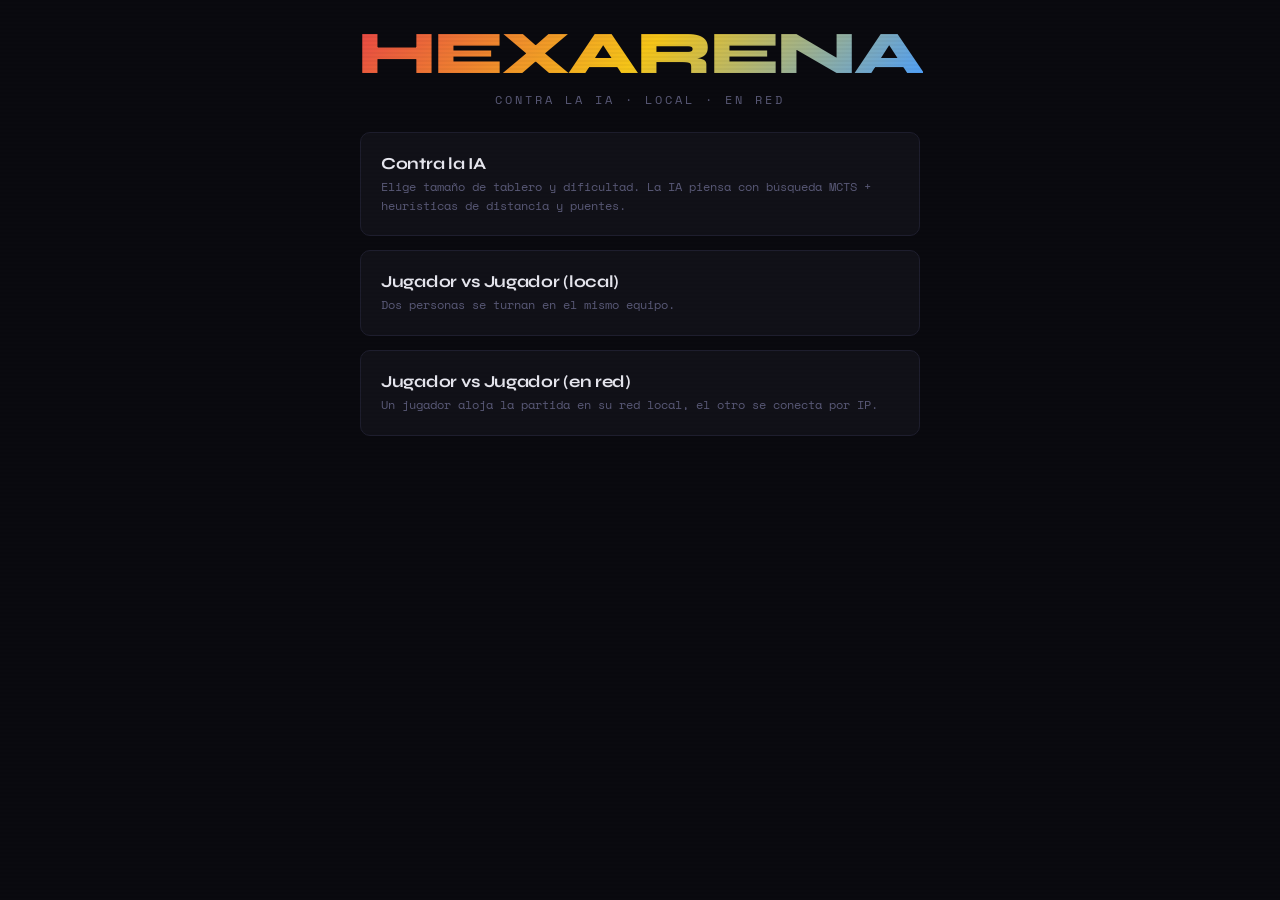
==== ui/index.html @ 8a74e1f2 "Initial HexArena app: rules engine, unified MCTS+RAVE AI with difficulty tiers, LAN PvP, pywebview U" ====
<!DOCTYPE html>
<html lang="es">
<head>
<meta charset="UTF-8">
<meta name="viewport" content="width=device-width, initial-scale=1.0">
<title>HexArena</title>
<link rel="stylesheet" href="style.css">
</head>
<body>

<header>
  <h1>HEXARENA</h1>
  <p>Contra la IA · local · en red</p>
</header>

<!-- ══════════════════ MENU ══════════════════ -->
<section id="screen-menu">

  <div id="menu-root" class="mode-cards">
    <div class="mode-card" data-open="ai">
      <h2>Contra la IA</h2>
      <p>Elige tamaño de tablero y dificultad. La IA piensa con búsqueda MCTS + heurísticas de distancia y puentes.</p>
    </div>
    <div class="mode-card" data-open="local">
      <h2>Jugador vs Jugador (local)</h2>
      <p>Dos personas se turnan en el mismo equipo.</p>
    </div>
    <div class="mode-card" data-open="network">
      <h2>Jugador vs Jugador (en red)</h2>
      <p>Un jugador aloja la partida en su red local, el otro se conecta por IP.</p>
    </div>
  </div>

  <!-- --- AI setup --- -->
  <div id="panel-ai" class="panel hidden">
    <h2>Contra la IA</h2>
    <div class="field-row">
      <label>Tamaño</label>
      <select id="ai-size">
        <option value="5">5 × 5</option>
        <option value="7" selected>7 × 7</option>
        <option value="9">9 × 9</option>
        <option value="11">11 × 11</option>
        <option value="13">13 × 13</option>
      </select>
    </div>
    <div class="field-row">
      <label>Dificultad</label>
      <select id="ai-difficulty">
        <option value="easy">Fácil</option>
        <option value="medium" selected>Media</option>
        <option value="hard">Difícil</option>
      </select>
    </div>
    <div class="field-row">
      <label>Juegas como</label>
      <select id="ai-role">
        <option value="1">Rojo (empiezas tú)</option>
        <option value="2">Azul (empieza la IA)</option>
      </select>
    </div>
    <div class="btn-row">
      <button class="primary" id="ai-start">Comenzar partida</button>
    </div>
    <div class="back-link" data-back>← Volver</div>
  </div>

  <!-- --- Local setup --- -->
  <div id="panel-local" class="panel hidden">
    <h2>Jugador vs Jugador (local)</h2>
    <div class="field-row">
      <label>Tamaño</label>
      <select id="local-size">
        <option value="5">5 × 5</option>
        <option value="7" selected>7 × 7</option>
        <option value="9">9 × 9</option>
        <option value="11">11 × 11</option>
        <option value="13">13 × 13</option>
      </select>
    </div>
    <div class="btn-row">
      <button class="primary" id="local-start">Comenzar partida</button>
    </div>
    <div class="back-link" data-back>← Volver</div>
  </div>

  <!-- --- Network setup --- -->
  <div id="panel-network" class="panel hidden">
    <h2>Jugador vs Jugador (en red)</h2>

    <div id="network-choice" class="btn-row">
      <button class="primary" id="network-open-host">Alojar partida</button>
      <button class="secondary" id="network-open-join">Unirse a partida</button>
    </div>

    <div id="network-host" class="hidden">
      <div class="field-row">
        <label>Tamaño</label>
        <select id="host-size">
          <option value="5">5 × 5</option>
          <option value="7" selected>7 × 7</option>
          <option value="9">9 × 9</option>
          <option value="11">11 × 11</option>
          <option value="13">13 × 13</option>
        </select>
      </div>
      <div class="btn-row">
        <button class="primary" id="host-start">Crear partida</button>
      </div>
      <div id="host-info" class="host-info hidden"></div>
    </div>

    <div id="network-join" class="hidden">
      <div class="field-row">
        <label>IP del anfitrión</label>
        <input type="text" id="join-ip" placeholder="192.168.1.23">
      </div>
      <div class="field-row">
        <label>Puerto</label>
        <input type="number" id="join-port" value="51137">
      </div>
      <div class="btn-row">
        <button class="primary" id="join-start">Conectar</button>
      </div>
      <div id="join-status" class="error-text"></div>
    </div>

    <div class="back-link" data-back>← Volver</div>
  </div>

</section>

<!-- ══════════════════ GAME ══════════════════ -->
<section id="screen-game" class="hidden">

  <div class="controls">
    <button class="secondary" id="btn-undo">Deshacer</button>
    <button class="ghost" id="btn-menu">Menú</button>
  </div>

  <div class="legend">
    <div class="legend-item"><div class="legend-dot p1"></div><span id="legend-p1">Rojo — arriba ↔ abajo</span></div>
    <div class="legend-item"><div class="legend-dot p2"></div><span id="legend-p2">Azul — izquierda ↔ derecha</span></div>
  </div>

  <div class="status" id="status">—</div>

  <div class="board-wrap">
    <svg class="board-svg" id="board-svg"></svg>
  </div>

  <div class="history-panel">
    <h3>Historial de jugadas</h3>
    <div class="history-list" id="history-list"></div>
  </div>

</section>

<script src="app.js"></script>
</body>
</html>
---- ui/style.css ----
@import url('https://fonts.googleapis.com/css2?family=Space+Mono:wght@400;700&family=Syne:wght@400;700;800&display=swap');

*, *::before, *::after { box-sizing: border-box; margin: 0; padding: 0; }

:root {
  --bg:       #0a0a0f;
  --surface:  #111118;
  --surface2: #16161f;
  --border:   #1e1e2e;
  --p1:       #e84545;
  --p1-dim:   #5a1a1a;
  --p1-glow:  rgba(232,69,69,0.35);
  --p2:       #4a9eff;
  --p2-dim:   #0e2a4a;
  --p2-glow:  rgba(74,158,255,0.35);
  --empty:    #1a1a28;
  --empty-h:  #22223a;
  --text:     #e8e8f0;
  --muted:    #5a5a78;
  --accent:   #f5c518;
  --danger:   #ff6b6b;
  --font-head: 'Syne', sans-serif;
  --font-mono: 'Space Mono', monospace;
}

html, body { height: 100%; }

body {
  background: var(--bg);
  color: var(--text);
  font-family: var(--font-mono);
  min-height: 100vh;
  display: flex;
  flex-direction: column;
  align-items: center;
  padding: 24px 16px 48px;
  overflow-x: hidden;
}

body::before {
  content:'';
  position:fixed; inset:0;
  background: repeating-linear-gradient(0deg, transparent, transparent 2px, rgba(0,0,0,0.03) 2px, rgba(0,0,0,0.03) 4px);
  pointer-events:none; z-index:9999;
}

.hidden { display: none !important; }

header {
  text-align: center;
  margin-bottom: 24px;
  animation: fadeDown .6s ease both;
}

header h1 {
  font-family: var(--font-head);
  font-size: clamp(2.2rem, 6vw, 3.8rem);
  font-weight: 800;
  letter-spacing: -2px;
  background: linear-gradient(135deg, var(--p1) 0%, var(--accent) 50%, var(--p2) 100%);
  -webkit-background-clip: text;
  -webkit-text-fill-color: transparent;
  background-clip: text;
  line-height: 1;
}

header p {
  color: var(--muted);
  font-size: .72rem;
  letter-spacing: 3px;
  margin-top: 6px;
  text-transform: uppercase;
}

/* ── shared form controls ── */
label {
  font-size: .68rem;
  color: var(--muted);
  letter-spacing: 2px;
  text-transform: uppercase;
}

select, input[type="text"], input[type="number"], button {
  font-family: var(--font-mono);
  font-size: .82rem;
  border: 1px solid var(--border);
  border-radius: 4px;
  background: var(--surface);
  color: var(--text);
  padding: 9px 14px;
  cursor: pointer;
  transition: border-color .2s, background .2s;
  outline: none;
}

input[type="text"], input[type="number"] { cursor: text; }
select:hover, select:focus, input:hover, input:focus { border-color: var(--muted); }

button.primary {
  background: var(--p1);
  border-color: var(--p1);
  color: #fff;
  font-weight: 700;
}
button.primary:hover { filter: brightness(1.15); }
button.secondary:hover { border-color: var(--p2); color: var(--p2); }
button.ghost {
  background: transparent;
}
button.ghost:hover { border-color: var(--muted); }
button:disabled { opacity: .45; cursor: not-allowed; }

/* ══════════════════════════════════════════════════════════════ */
/* MENU                                                            */
/* ══════════════════════════════════════════════════════════════ */

#screen-menu { width: min(560px, 92vw); animation: fadeUp .5s ease both; }

.mode-cards {
  display: grid;
  gap: 14px;
}

.mode-card {
  background: var(--surface);
  border: 1px solid var(--border);
  border-radius: 10px;
  padding: 20px;
  cursor: pointer;
  transition: border-color .2s, transform .15s;
}

.mode-card:hover { border-color: var(--accent); transform: translateY(-2px); }

.mode-card h2 {
  font-family: var(--font-head);
  font-size: 1.05rem;
  letter-spacing: -.3px;
  margin-bottom: 4px;
}

.mode-card p { color: var(--muted); font-size: .78rem; line-height: 1.5; }

.panel {
  background: var(--surface);
  border: 1px solid var(--border);
  border-radius: 10px;
  padding: 22px;
  margin-top: 16px;
  animation: fadeUp .35s ease both;
}

.panel h2 {
  font-family: var(--font-head);
  font-size: 1rem;
  margin-bottom: 16px;
}

.field-row {
  display: flex;
  align-items: center;
  gap: 12px;
  margin-bottom: 14px;
  flex-wrap: wrap;
}

.field-row label { min-width: 110px; }
.field-row select, .field-row input { flex: 1; min-width: 140px; }

.btn-row {
  display: flex;
  gap: 10px;
  margin-top: 18px;
  flex-wrap: wrap;
}

.back-link {
  display: inline-block;
  margin-top: 14px;
  color: var(--muted);
  font-size: .72rem;
  letter-spacing: 1px;
  text-transform: uppercase;
  cursor: pointer;
  text-decoration: underline;
}
.back-link:hover { color: var(--text); }

.host-info {
  background: var(--surface2);
  border: 1px dashed var(--border);
  border-radius: 8px;
  padding: 14px 16px;
  font-size: .85rem;
  line-height: 1.9;
  margin-top: 10px;
}
.host-info .ip { color: var(--accent); font-weight: 700; }

.waiting-dots::after {
  content: '';
  animation: dots 1.2s steps(4, end) infinite;
}

.error-text { color: var(--danger); font-size: .78rem; margin-top: 8px; }

/* ══════════════════════════════════════════════════════════════ */
/* GAME SCREEN                                                     */
/* ══════════════════════════════════════════════════════════════ */

#screen-game { display: flex; flex-direction: column; align-items: center; }

.controls {
  display: flex;
  gap: 12px;
  align-items: center;
  flex-wrap: wrap;
  justify-content: center;
  margin-bottom: 20px;
}

.legend {
  display: flex;
  gap: 24px;
  margin-bottom: 18px;
}

.legend-item {
  display: flex;
  align-items: center;
  gap: 8px;
  font-size: .68rem;
  letter-spacing: 1.5px;
  text-transform: uppercase;
  color: var(--muted);
}

.legend-dot { width: 14px; height: 14px; border-radius: 50%; }
.legend-dot.p1 { background: var(--p1); box-shadow: 0 0 8px var(--p1-glow); }
.legend-dot.p2 { background: var(--p2); box-shadow: 0 0 8px var(--p2-glow); }

.status {
  font-family: var(--font-head);
  font-size: 1rem;
  font-weight: 700;
  letter-spacing: 1px;
  margin-bottom: 18px;
  min-height: 28px;
  text-align: center;
}

.status.p1-turn  { color: var(--p1); }
.status.p2-turn  { color: var(--p2); }
.status.thinking { color: var(--accent); }
.status.win-p1   { color: var(--p1); }
.status.win-p2   { color: var(--p2); }
.status.warn     { color: var(--danger); }

.board-wrap { position: relative; animation: fadeUp .5s ease both; }

.board-svg { display: block; filter: drop-shadow(0 0 40px rgba(74,158,255,0.06)); max-width: 88vw; height: auto; }

.hex-cell { cursor: pointer; transition: fill .15s; }
.hex-cell polygon { stroke: #2a2a40; stroke-width: 1.5; transition: fill .2s, filter .2s; }
.hex-cell.empty polygon { fill: var(--empty); }
.hex-cell.empty:hover polygon { fill: var(--empty-h); filter: drop-shadow(0 0 6px rgba(255,255,255,0.15)); }
.hex-cell.p1 polygon { fill: var(--p1); filter: drop-shadow(0 0 8px var(--p1-glow)); cursor: default; }
.hex-cell.p2 polygon { fill: var(--p2); filter: drop-shadow(0 0 8px var(--p2-glow)); cursor: default; }
.hex-cell.blocked { cursor: not-allowed; }
.hex-cell.blocked polygon { opacity: .5; }
.hex-cell.win-path polygon { animation: winPulse 1s ease-in-out infinite alternate; }
.hex-cell.p1.win-path polygon { fill: #ff7070; }
.hex-cell.p2.win-path polygon { fill: #80c8ff; }

.edge-top, .edge-bottom { stroke: var(--p1); }
.edge-left, .edge-right { stroke: var(--p2); }

.history-panel {
  margin-top: 22px;
  background: var(--surface);
  border: 1px solid var(--border);
  border-radius: 8px;
  padding: 16px;
  width: min(460px, 92vw);
}

.history-panel h3 {
  font-family: var(--font-head);
  font-size: .75rem;
  letter-spacing: 3px;
  text-transform: uppercase;
  color: var(--muted);
  margin-bottom: 10px;
}

.history-list { display: flex; flex-wrap: wrap; gap: 6px; max-height: 80px; overflow-y: auto; }
.history-list::-webkit-scrollbar { width: 4px; }
.history-list::-webkit-scrollbar-track { background: transparent; }
.history-list::-webkit-scrollbar-thumb { background: var(--border); border-radius: 2px; }

.move-badge { font-size: .65rem; padding: 3px 8px; border-radius: 3px; letter-spacing: .5px; }
.move-badge.p1 { background: var(--p1-dim); color: var(--p1); }
.move-badge.p2 { background: var(--p2-dim); color: var(--p2); }

.dots::after { content: ''; animation: dots 1.2s steps(4, end) infinite; }

@keyframes dots {
  0%   { content: ''; }
  25%  { content: '.'; }
  50%  { content: '..'; }
  75%  { content: '...'; }
  100% { content: ''; }
}

@keyframes winPulse {
  from { filter: drop-shadow(0 0 6px currentColor) brightness(1); }
  to   { filter: drop-shadow(0 0 18px currentColor) brightness(1.4); }
}

@keyframes fadeDown { from { opacity:0; transform: translateY(-16px); } to { opacity:1; transform: translateY(0); } }
@keyframes fadeUp   { from { opacity:0; transform: translateY(16px); } to { opacity:1; transform: translateY(0); } }

@media (max-width: 500px) {
  body { padding: 16px 8px 32px; }
  .field-row label { min-width: 0; width: 100%; }
}
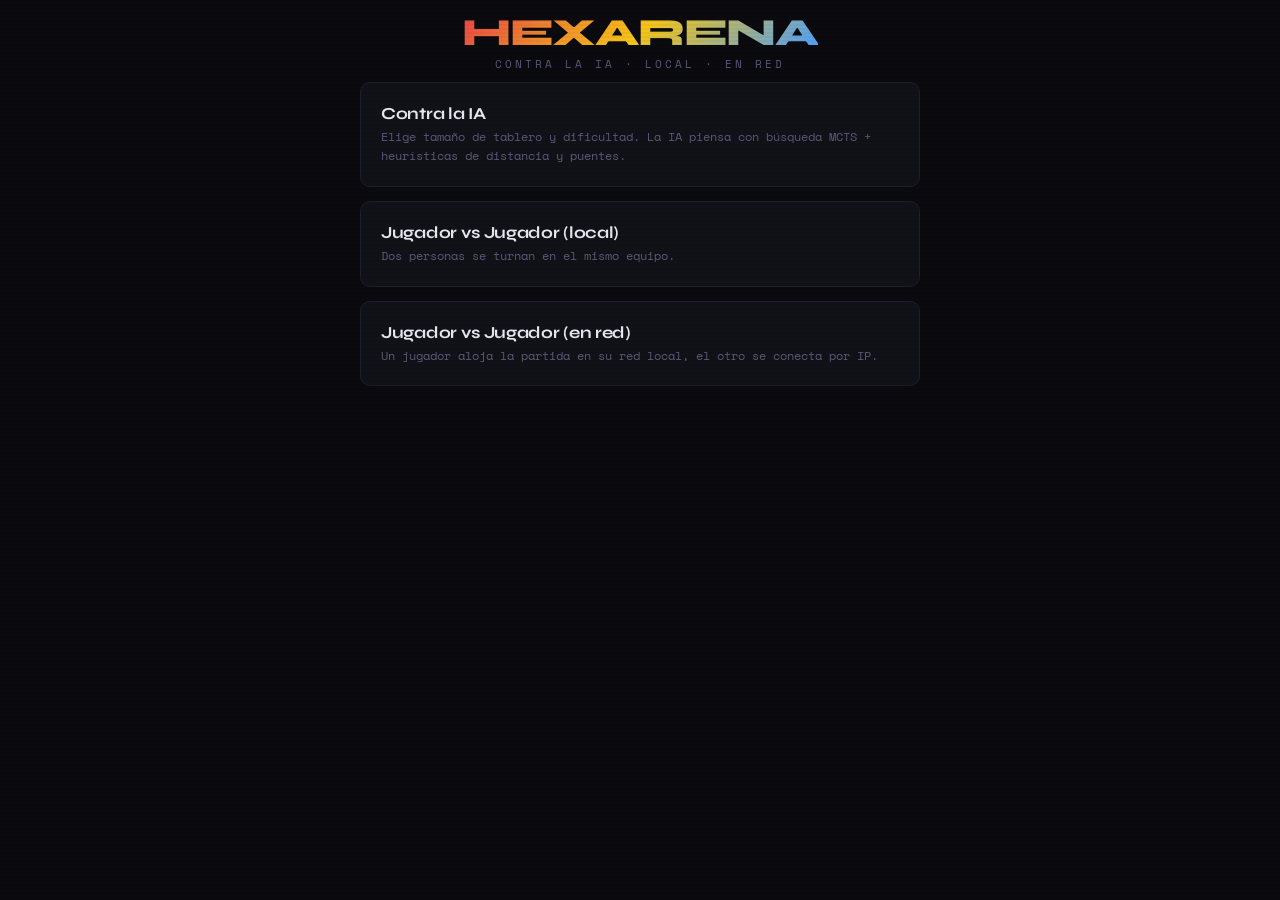
==== commit adf22f9c: "Fix hexagon overlap and make the board fill available space The center formula mixed flat-top spacin" ====
--- a/ui/index.html
+++ b/ui/index.html
@@ -145,7 +145,7 @@
 
   <div class="status" id="status">—</div>
 
-  <div class="board-wrap">
+  <div class="board-wrap" id="board-wrap">
     <svg class="board-svg" id="board-svg"></svg>
   </div>
 
--- a/ui/style.css
+++ b/ui/style.css
@@ -29,12 +29,13 @@
   background: var(--bg);
   color: var(--text);
   font-family: var(--font-mono);
-  min-height: 100vh;
+  height: 100vh;
   display: flex;
   flex-direction: column;
   align-items: center;
-  padding: 24px 16px 48px;
+  padding: 14px 20px 12px;
   overflow-x: hidden;
+  overflow-y: auto;
 }
 
 body::before {
@@ -48,15 +49,16 @@
 
 header {
   text-align: center;
-  margin-bottom: 24px;
+  margin-bottom: 10px;
+  flex: 0 0 auto;
   animation: fadeDown .6s ease both;
 }
 
 header h1 {
   font-family: var(--font-head);
-  font-size: clamp(2.2rem, 6vw, 3.8rem);
+  font-size: clamp(1.6rem, 4vw, 2.4rem);
   font-weight: 800;
-  letter-spacing: -2px;
+  letter-spacing: -1.5px;
   background: linear-gradient(135deg, var(--p1) 0%, var(--accent) 50%, var(--p2) 100%);
   -webkit-background-clip: text;
   -webkit-text-fill-color: transparent;
@@ -66,9 +68,9 @@
 
 header p {
   color: var(--muted);
-  font-size: .72rem;
+  font-size: .68rem;
   letter-spacing: 3px;
-  margin-top: 6px;
+  margin-top: 4px;
   text-transform: uppercase;
 }
 
@@ -208,7 +210,14 @@
 /* GAME SCREEN                                                     */
 /* ══════════════════════════════════════════════════════════════ */
 
-#screen-game { display: flex; flex-direction: column; align-items: center; }
+#screen-game {
+  display: flex;
+  flex-direction: column;
+  align-items: center;
+  width: 100%;
+  flex: 1 1 auto;
+  min-height: 0;
+}
 
 .controls {
   display: flex;
@@ -216,13 +225,15 @@
   align-items: center;
   flex-wrap: wrap;
   justify-content: center;
-  margin-bottom: 20px;
+  flex: 0 0 auto;
+  margin-bottom: 10px;
 }
 
 .legend {
   display: flex;
   gap: 24px;
-  margin-bottom: 18px;
+  flex: 0 0 auto;
+  margin-bottom: 8px;
 }
 
 .legend-item {
@@ -244,8 +255,9 @@
   font-size: 1rem;
   font-weight: 700;
   letter-spacing: 1px;
-  margin-bottom: 18px;
-  min-height: 28px;
+  flex: 0 0 auto;
+  margin-bottom: 8px;
+  min-height: 24px;
   text-align: center;
 }
 
@@ -256,9 +268,19 @@
 .status.win-p2   { color: var(--p2); }
 .status.warn     { color: var(--danger); }
 
-.board-wrap { position: relative; animation: fadeUp .5s ease both; }
-
-.board-svg { display: block; filter: drop-shadow(0 0 40px rgba(74,158,255,0.06)); max-width: 88vw; height: auto; }
+.board-wrap {
+  position: relative;
+  display: flex;
+  align-items: center;
+  justify-content: center;
+  width: 100%;
+  flex: 1 1 auto;
+  min-height: 0;
+  overflow: hidden;
+  animation: fadeUp .5s ease both;
+}
+
+.board-svg { display: block; filter: drop-shadow(0 0 40px rgba(74,158,255,0.06)); max-width: 100%; max-height: 100%; }
 
 .hex-cell { cursor: pointer; transition: fill .15s; }
 .hex-cell polygon { stroke: #2a2a40; stroke-width: 1.5; transition: fill .2s, filter .2s; }
@@ -276,11 +298,12 @@
 .edge-left, .edge-right { stroke: var(--p2); }
 
 .history-panel {
-  margin-top: 22px;
+  flex: 0 0 auto;
+  margin-top: 10px;
   background: var(--surface);
   border: 1px solid var(--border);
   border-radius: 8px;
-  padding: 16px;
+  padding: 10px 16px;
   width: min(460px, 92vw);
 }
 
